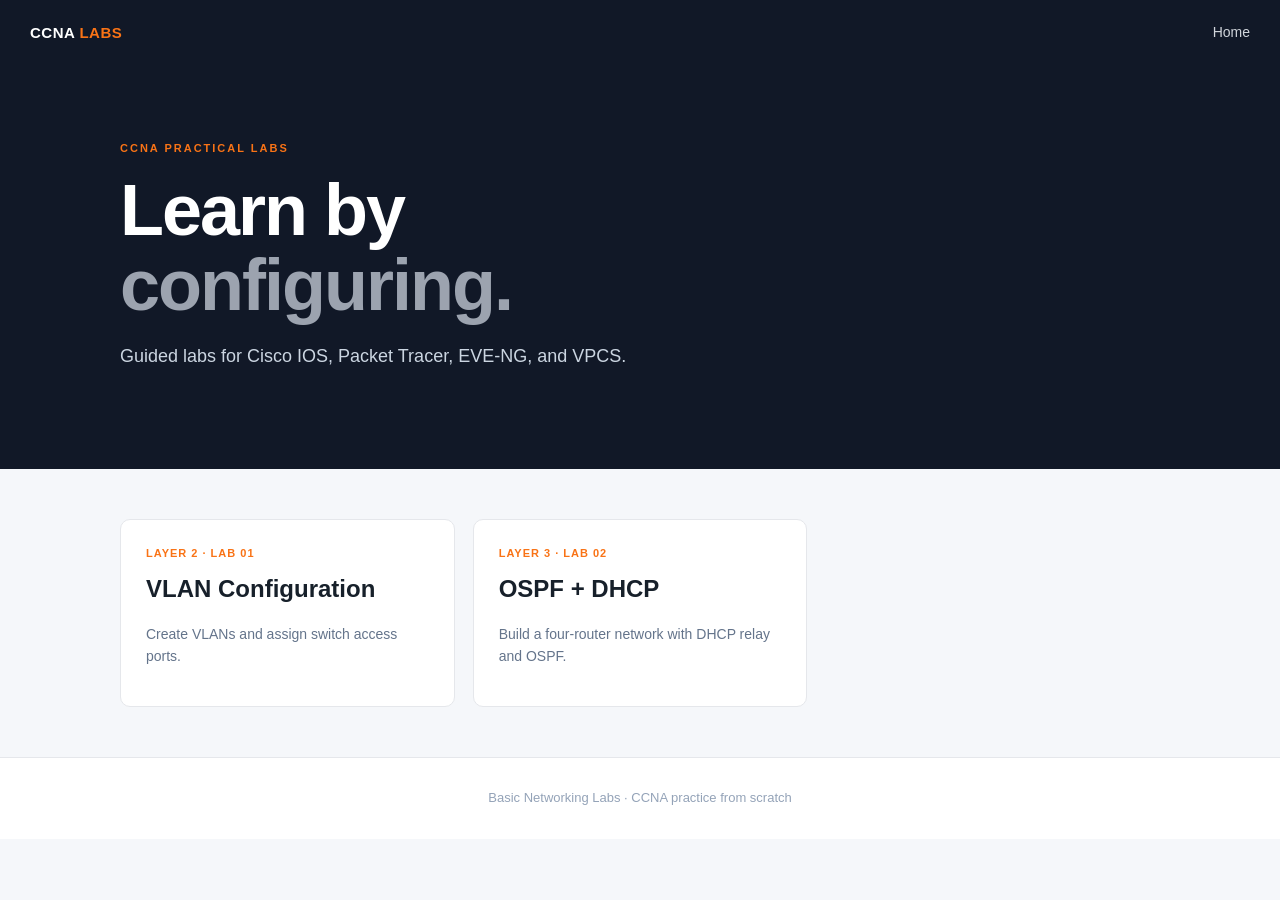
==== labs/index.html @ 3406e219 "first commit" ====
<!DOCTYPE html>
<html lang="en">
<head>
    <meta charset="UTF-8">
    <meta name="viewport" content="width=device-width, initial-scale=1.0">
    <meta name="description" content="Practical CCNA labs using Cisco IOS, EVE-NG, and VPCS.">
    <title>CCNA Practical Labs</title>
    <link rel="stylesheet" href="../style.css">
</head>
<body>
    <nav class="nav"><a class="brand" href="../index.html">CCNA <b>LABS</b></a><div class="navlinks"><a href="../index.html">Home</a></div></nav>
    <header class="hero"><div class="hero-inner">
        <div class="kicker">CCNA practical labs</div>
        <h1>Learn by<br><em>configuring.</em></h1>
        <p>Guided labs for Cisco IOS, Packet Tracer, EVE-NG, and VPCS.</p>
    </div></header>
    <main class="wrap"><div class="grid">
        <a class="card" href="lab-02-vlan.html"><div class="num">LAYER 2 · LAB 01</div><h2>VLAN Configuration</h2><p>Create VLANs and assign switch access ports.</p></a>
        <a class="card" href="lab-01-multiple-routers-dhcp-ospf.html"><div class="num">LAYER 3 · LAB 02</div><h2>OSPF + DHCP</h2><p>Build a four-router network with DHCP relay and OSPF.</p></a>
    </div></main>
    <footer>Basic Networking Labs · CCNA practice from scratch</footer>
</body>
</html>
---- style.css ----
/* =========================================
   Network Engineering from Scratch
   Global Styles
   ========================================= */

* {
    box-sizing: border-box;
}

html {
    scroll-behavior: smooth;
}

body {
    margin: 0;
    background: #f5f7fa;
    color: #17202a;
    font-family: Arial, Helvetica, sans-serif;
    line-height: 1.6;
}

/* =========================================
   Links
   ========================================= */

a {
    color: #2563eb;
    text-decoration: none;
}

a:hover {
    text-decoration: underline;
}

/* =========================================
   Navigation
   ========================================= */

.nav {
    background: #111827;
    color: white;

    min-height: 65px;

    display: flex;
    align-items: center;
    justify-content: space-between;

    padding: 0 30px;
}

.brand {
    color: white;
    font-size: 15px;
    font-weight: 700;
    letter-spacing: 0.5px;
}

.brand b {
    color: #f97316;
}

.navlinks {
    display: flex;
    gap: 25px;
}

.navlinks a {
    color: #d1d5db;
    font-size: 14px;
}

.navlinks a:hover {
    color: white;
    text-decoration: none;
}

/* =========================================
   Hero
   ========================================= */

.hero {
    background: #111827;
    color: white;
}

.hero-inner {
    max-width: 1100px;
    margin: auto;

    padding: 75px 30px 80px;
}

.kicker {
    color: #f97316;

    font-size: 11px;
    font-weight: 700;

    letter-spacing: 2px;
    text-transform: uppercase;
}

.hero h1 {
    margin: 15px 0;

    font-size: clamp(42px, 7vw, 72px);
    line-height: 1.05;

    letter-spacing: -2px;
}

.hero h1 em {
    color: #9ca3af;
    font-style: normal;
}

.hero p {
    max-width: 720px;

    color: #cbd5e1;

    font-size: 18px;
}

/* =========================================
   Main Container
   ========================================= */

.wrap {
    max-width: 1100px;
    margin: auto;

    padding: 50px 30px;
}

/* =========================================
   Cards
   ========================================= */

.grid {
    display: grid;

    grid-template-columns: repeat(3, 1fr);

    gap: 18px;
}

.card {
    display: block;

    background: white;

    border: 1px solid #e5e7eb;
    border-radius: 10px;

    padding: 25px;

    transition:
        transform 0.15s ease,
        box-shadow 0.15s ease;
}

.card:hover {
    transform: translateY(-3px);

    box-shadow: 0 10px 30px rgba(0, 0, 0, 0.08);

    text-decoration: none;
}

.card .num {
    color: #f97316;

    font-size: 11px;
    font-weight: 700;

    letter-spacing: 1px;
}

.card h2 {
    margin: 8px 0;

    color: #17202a;

    font-size: 24px;
}

.card p {
    color: #64748b;

    font-size: 14px;
}

/* =========================================
   Modules / Content Sections
   ========================================= */

.module {
    background: white;

    border: 1px solid #e5e7eb;
    border-radius: 10px;

    padding: 30px;

    margin-bottom: 20px;
}

.module h2 {
    margin-top: 0;

    font-size: 30px;
}

/* =========================================
   Lessons
   ========================================= */

.lesson {
    background: white;

    border: 1px solid #e5e7eb;
    border-radius: 10px;

    padding: 30px;

    margin-bottom: 18px;
}

.lesson h2 {
    margin-top: 5px;

    font-size: 28px;
}

.lesson h3 {
    margin-top: 28px;

    font-size: 19px;
}

.lesson p,
.lesson li {
    color: #475569;
}

/* =========================================
   Notice / Important Information
   ========================================= */

.notice {
    background: #fff7ed;

    border-left: 4px solid #f97316;

    padding: 18px 20px;

    margin-bottom: 25px;

    border-radius: 6px;
}

.notice b {
    color: #c2410c;
}

/* =========================================
   Code Blocks
   ========================================= */

pre {
    background: #111827;

    color: #e5e7eb;

    padding: 20px;

    border-radius: 8px;

    overflow-x: auto;

    font-family:
        "Courier New",
        Consolas,
        monospace;

    font-size: 14px;

    line-height: 1.6;
}

/* Inline code */

code {
    background: #f1f5f9;

    color: #c2410c;

    padding: 2px 5px;

    border-radius: 4px;

    font-family:
        "Courier New",
        Consolas,
        monospace;
}

/* =========================================
   Two Column Layout
   ========================================= */

.two {
    display: grid;

    grid-template-columns: 1fr 1fr;

    gap: 20px;
}

/* =========================================
   Lab Highlight
   ========================================= */

.lab {
    border-left: 5px solid #f97316;
}

/* =========================================
   Buttons / Lab Links
   ========================================= */

.lab-link {
    display: inline-block;

    background: #111827;

    color: white;

    padding: 11px 18px;

    border-radius: 6px;

    font-size: 14px;
    font-weight: 600;

    margin-top: 10px;
}

.lab-link:hover {
    background: #1f2937;

    color: white;

    text-decoration: none;
}

/* =========================================
   Back Link
   ========================================= */

.back {
    display: inline-block;

    margin-bottom: 25px;

    color: #f97316;

    font-size: 14px;
}

/* =========================================
   Lists
   ========================================= */

ul {
    padding-left: 22px;
}

li {
    margin-bottom: 7px;
}

/* =========================================
   Tables
   ========================================= */

table {
    width: 100%;

    border-collapse: collapse;

    margin: 20px 0;
}

th,
td {
    border: 1px solid #e5e7eb;

    padding: 12px;

    text-align: left;
}

th {
    background: #f1f5f9;

    font-weight: 700;
}

/* =========================================
   Sources / References
   ========================================= */

.sources {
    color: #64748b;

    font-size: 13px;

    margin-top: 30px;
}

.sources a {
    color: #2563eb;
}

/* =========================================
   Footer
   ========================================= */

footer {
    border-top: 1px solid #e5e7eb;

    background: white;

    padding: 30px;

    text-align: center;

    color: #94a3b8;

    font-size: 13px;
}

/* =========================================
   Responsive Design
   ========================================= */

@media (max-width: 800px) {

    .grid {
        grid-template-columns: 1fr;
    }

    .two {
        grid-template-columns: 1fr;
    }

    .nav {
        padding: 0 18px;
    }

    .navlinks {
        display: none;
    }

    .hero-inner {
        padding: 55px 20px;
    }

    .wrap {
        padding: 35px 20px;
    }

    .hero h1 {
        font-size: 45px;
    }

    .module,
    .lesson {
        padding: 22px;
    }

    pre {
        font-size: 12px;
    }
}

.topology-image {
    display: block;
    width: 100%;
    height: auto;
    margin: 20px 0 30px;
    border: 1px solid #e5e7eb;
    border-radius: 8px;
}
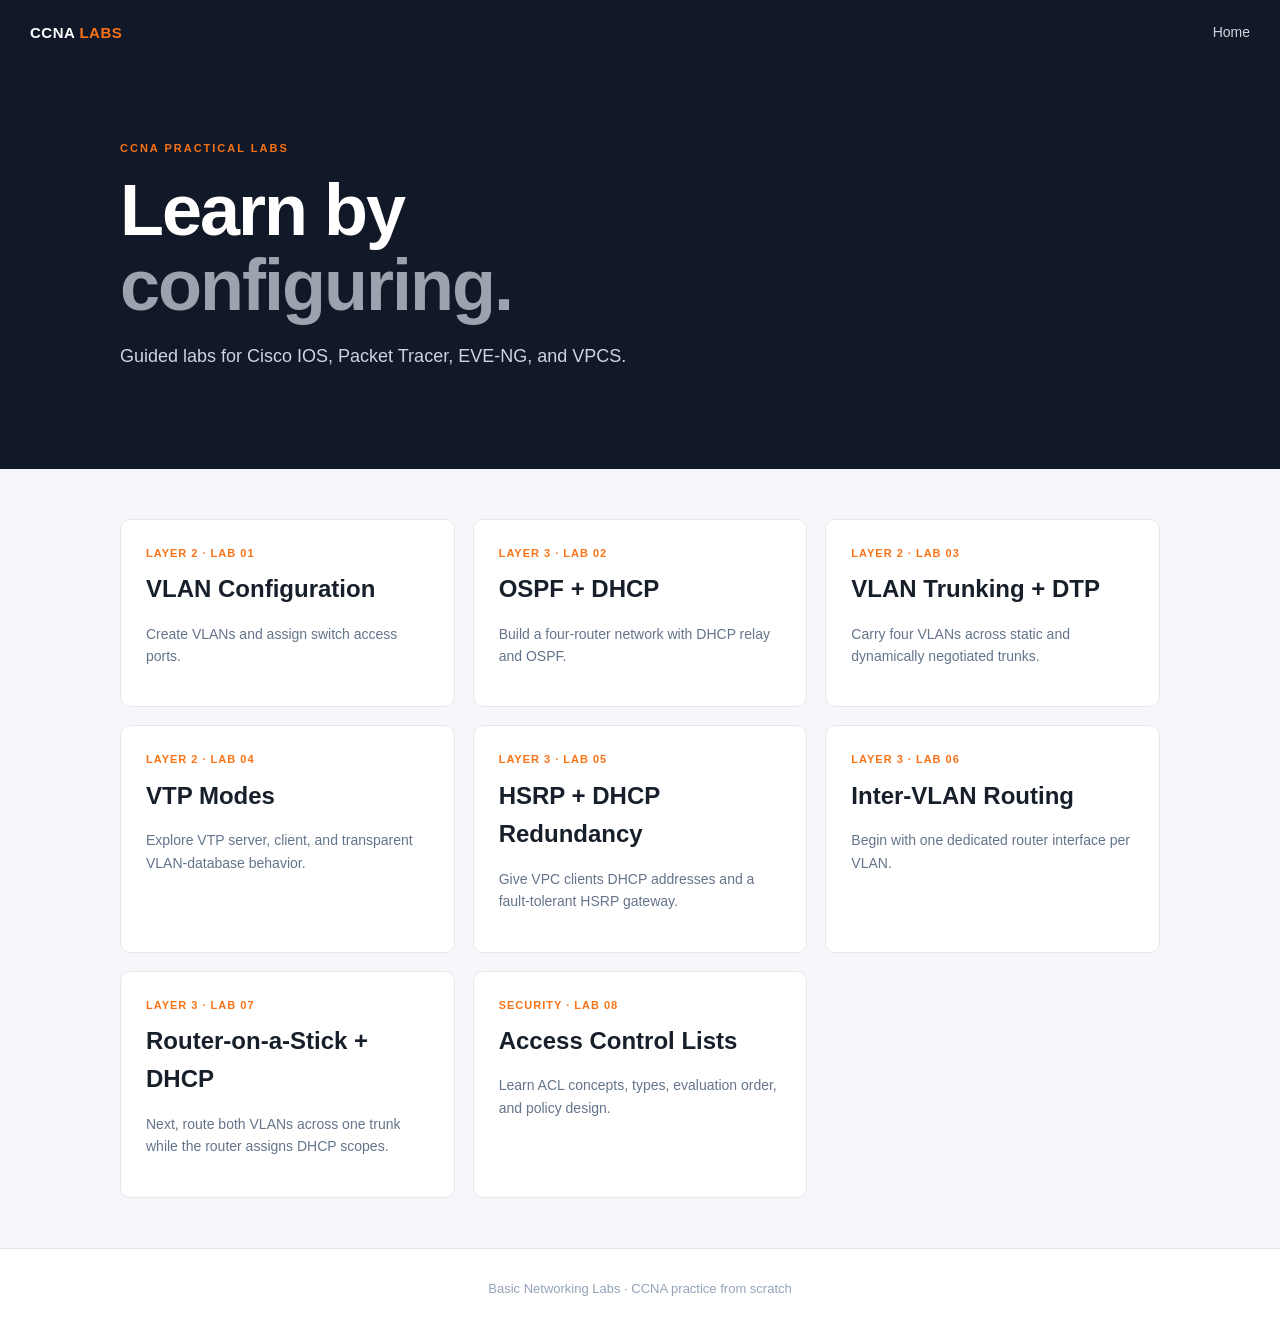
==== commit af191680: "ccna labs" ====
--- a/labs/index.html
+++ b/labs/index.html
@@ -17,6 +17,12 @@
     <main class="wrap"><div class="grid">
         <a class="card" href="lab-02-vlan.html"><div class="num">LAYER 2 · LAB 01</div><h2>VLAN Configuration</h2><p>Create VLANs and assign switch access ports.</p></a>
         <a class="card" href="lab-01-multiple-routers-dhcp-ospf.html"><div class="num">LAYER 3 · LAB 02</div><h2>OSPF + DHCP</h2><p>Build a four-router network with DHCP relay and OSPF.</p></a>
+        <a class="card" href="lab-03-vlan-trunking-dtp.html"><div class="num">LAYER 2 · LAB 03</div><h2>VLAN Trunking + DTP</h2><p>Carry four VLANs across static and dynamically negotiated trunks.</p></a>
+        <a class="card" href="lab-04-vtp-modes.html"><div class="num">LAYER 2 · LAB 04</div><h2>VTP Modes</h2><p>Explore VTP server, client, and transparent VLAN-database behavior.</p></a>
+        <a class="card" href="lab-05-hsrp-dhcp-redundancy.html"><div class="num">LAYER 3 · LAB 05</div><h2>HSRP + DHCP Redundancy</h2><p>Give VPC clients DHCP addresses and a fault-tolerant HSRP gateway.</p></a>
+        <a class="card" href="lab-06-inter-vlan-routing-routed-interfaces.html"><div class="num">LAYER 3 · LAB 06</div><h2>Inter-VLAN Routing</h2><p>Begin with one dedicated router interface per VLAN.</p></a>
+        <a class="card" href="lab-07-router-on-a-stick-dhcp.html"><div class="num">LAYER 3 · LAB 07</div><h2>Router-on-a-Stick + DHCP</h2><p>Next, route both VLANs across one trunk while the router assigns DHCP scopes.</p></a>
+        <a class="card" href="lab-08-access-control-lists.html"><div class="num">SECURITY · LAB 08</div><h2>Access Control Lists</h2><p>Learn ACL concepts, types, evaluation order, and policy design.</p></a>
     </div></main>
     <footer>Basic Networking Labs · CCNA practice from scratch</footer>
 </body>
